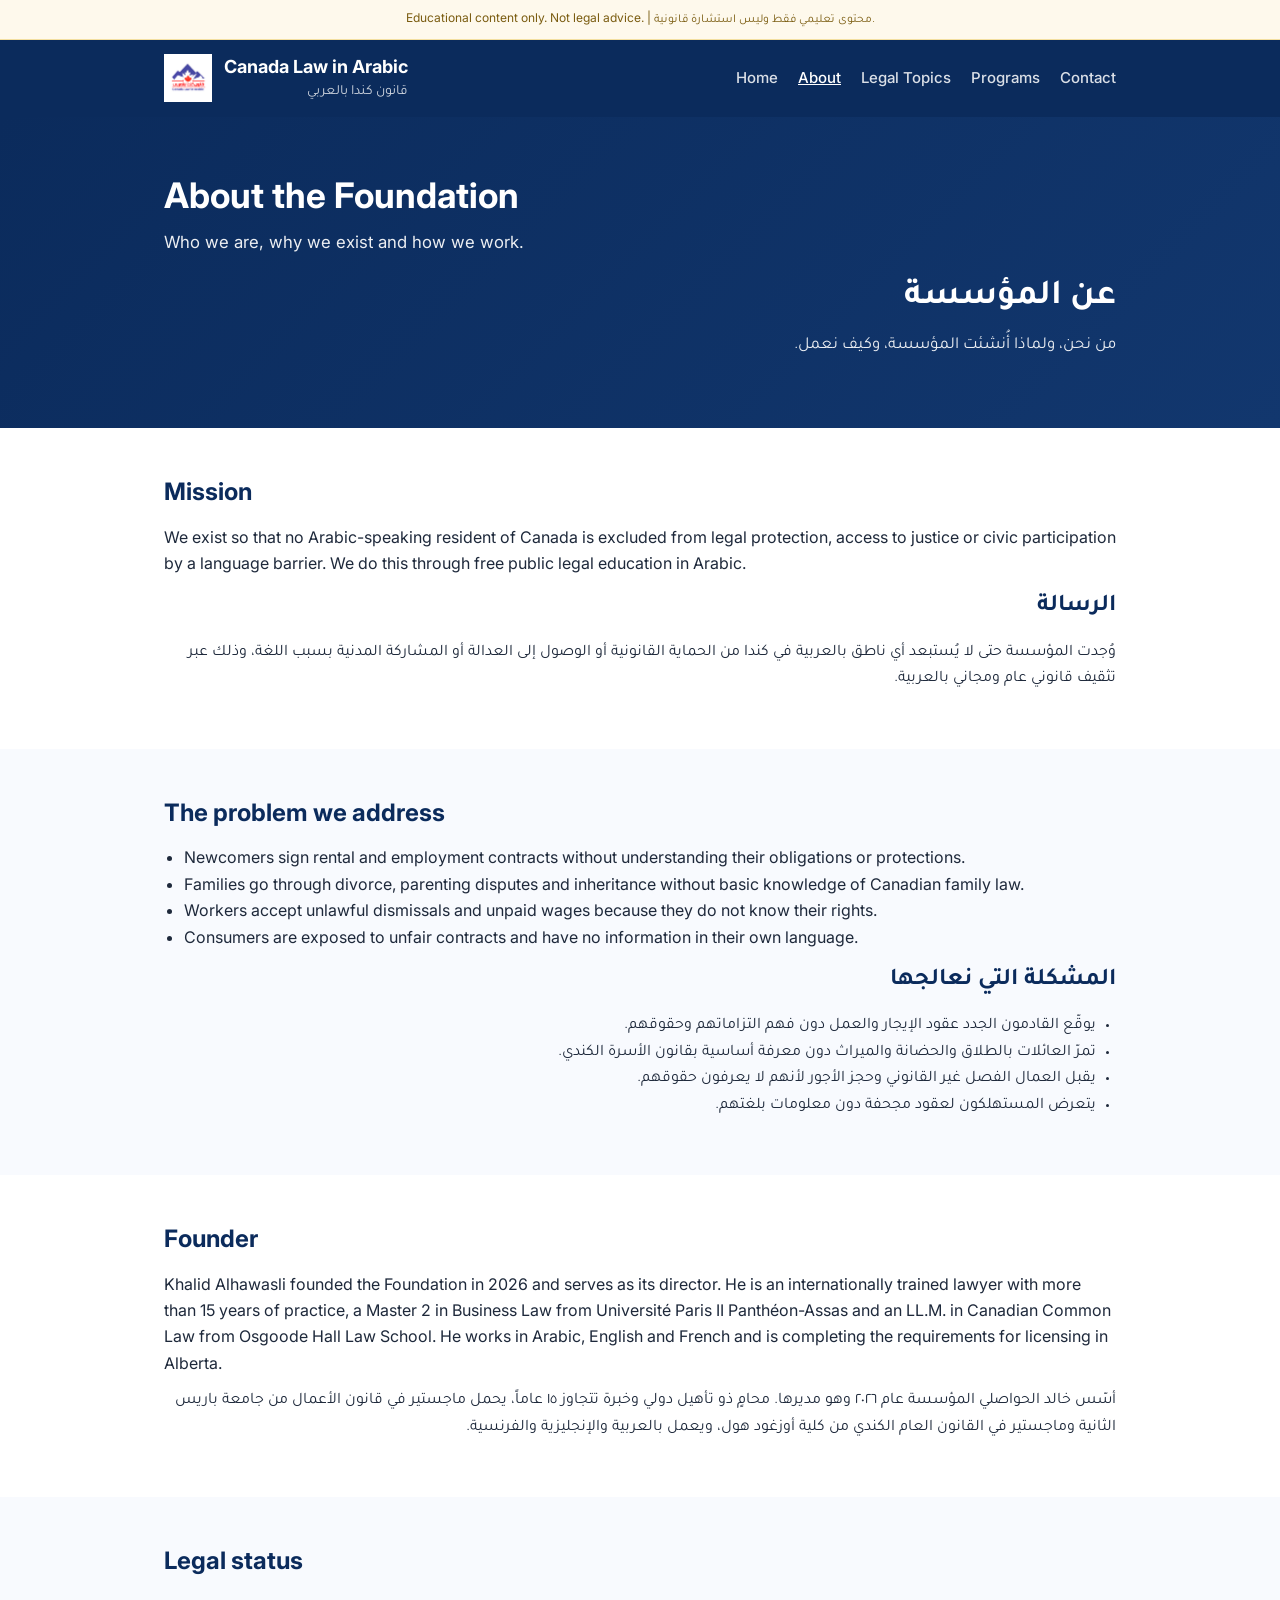
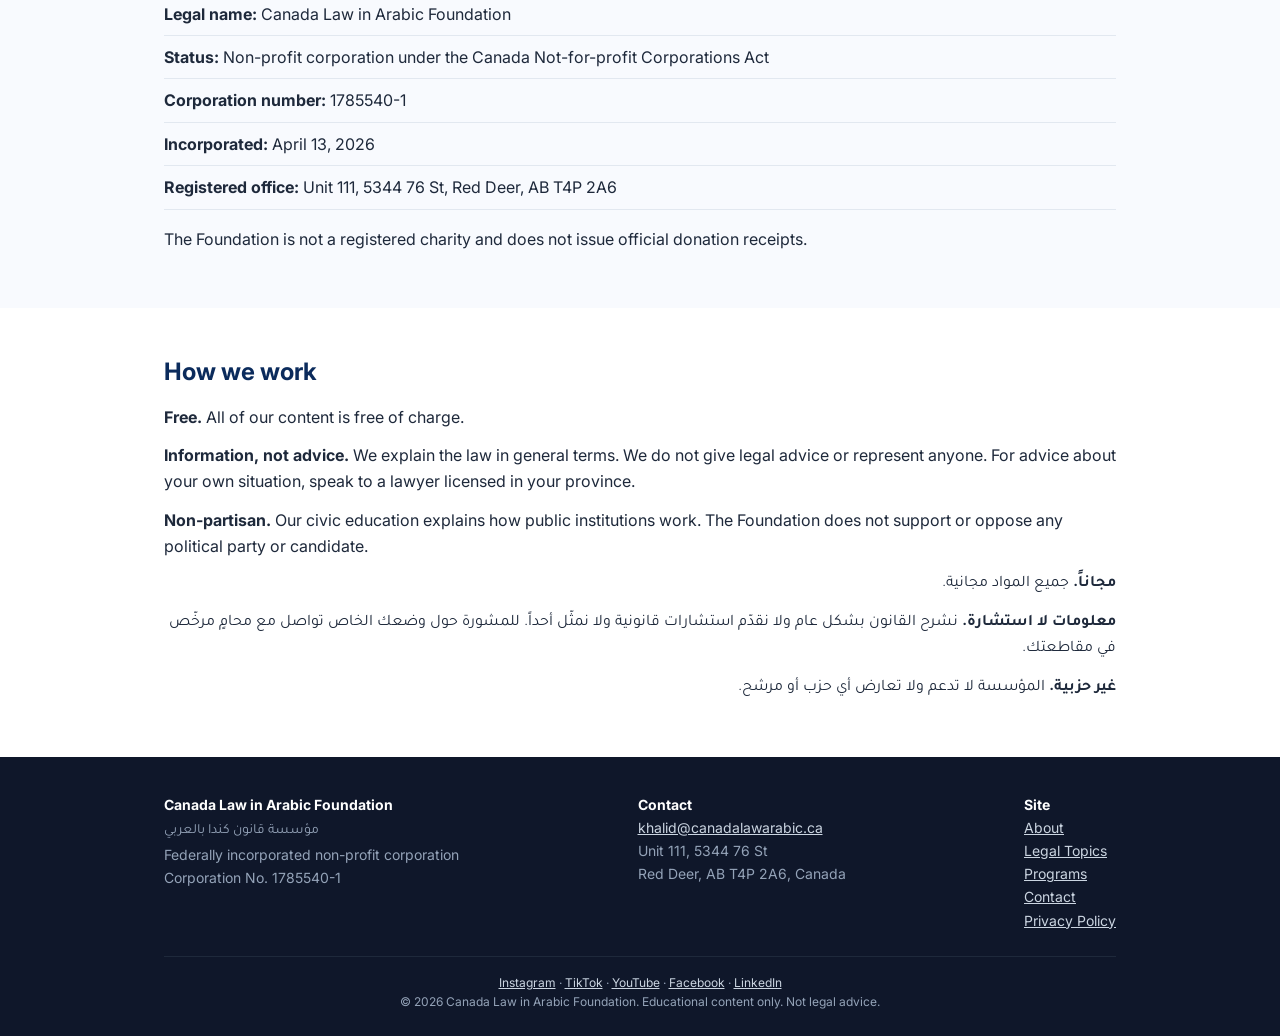
==== about.html @ e754eb44 "Rebuild site as multi-page: about, topics, programs, contact, privacy" ====
<!DOCTYPE html>
<html lang="en">
<head>
<meta charset="UTF-8">
<meta name="viewport" content="width=device-width, initial-scale=1.0">
<title>About the Foundation | Canada Law in Arabic Foundation</title>
<meta name="description" content="About Canada Law in Arabic Foundation: mission, founder, legal status and how the organization works.">
<link rel="preconnect" href="https://fonts.googleapis.com">
<link href="https://fonts.googleapis.com/css2?family=Inter:wght@400;500;600;700&family=Tajawal:wght@400;500;700&display=swap" rel="stylesheet">
<link rel="stylesheet" href="style.css">
</head>
<body>
<div class="notice">Educational content only. Not legal advice. | <span class="ar">محتوى تعليمي فقط وليس استشارة قانونية.</span></div>
<nav><div class="container nav-inner">
<a class="logo" href="index.html"><img src="images/logo.png" alt="Canada Law in Arabic Foundation logo" width="48" height="48"><span>Canada Law in Arabic<small class="ar">قانون كندا بالعربي</small></span></a>
<div class="nav-links"><a href="index.html">Home</a><a href="about.html" class="current">About</a><a href="topics.html">Legal Topics</a><a href="programs.html">Programs</a><a href="contact.html">Contact</a></div>
</div></nav>
<header class="page"><div class="container">
<h1>About the Foundation</h1><p>Who we are, why we exist and how we work.</p>
<div class="ar"><h1>عن المؤسسة</h1><p>من نحن، ولماذا أُنشئت المؤسسة، وكيف نعمل.</p></div>
</div></header>
<main>
<section><div class="container"><h2>Mission</h2>
<p>We exist so that no Arabic-speaking resident of Canada is excluded from legal protection, access to justice or civic participation by a language barrier. We do this through free public legal education in Arabic.</p>
<div class="ar"><h2>الرسالة</h2><p>وُجدت المؤسسة حتى لا يُستبعد أي ناطق بالعربية في كندا من الحماية القانونية أو الوصول إلى العدالة أو المشاركة المدنية بسبب اللغة، وذلك عبر تثقيف قانوني عام ومجاني بالعربية.</p></div></div></section>
<section class="alt"><div class="container"><h2>The problem we address</h2>
<ul class="plain">
<li>Newcomers sign rental and employment contracts without understanding their obligations or protections.</li>
<li>Families go through divorce, parenting disputes and inheritance without basic knowledge of Canadian family law.</li>
<li>Workers accept unlawful dismissals and unpaid wages because they do not know their rights.</li>
<li>Consumers are exposed to unfair contracts and have no information in their own language.</li>
</ul>
<div class="ar"><h2>المشكلة التي نعالجها</h2>
<ul class="plain">
<li>يوقّع القادمون الجدد عقود الإيجار والعمل دون فهم التزاماتهم وحقوقهم.</li>
<li>تمرّ العائلات بالطلاق والحضانة والميراث دون معرفة أساسية بقانون الأسرة الكندي.</li>
<li>يقبل العمال الفصل غير القانوني وحجز الأجور لأنهم لا يعرفون حقوقهم.</li>
<li>يتعرض المستهلكون لعقود مجحفة دون معلومات بلغتهم.</li>
</ul></div></div></section>
<section><div class="container"><h2>Founder</h2>
<p>Khalid Alhawasli founded the Foundation in 2026 and serves as its director. He is an internationally trained lawyer with more than 15 years of practice, a Master 2 in Business Law from Université Paris II Panthéon-Assas and an LL.M. in Canadian Common Law from Osgoode Hall Law School. He works in Arabic, English and French and is completing the requirements for licensing in Alberta.</p>
<p class="ar">أسّس خالد الحواصلي المؤسسة عام ٢٠٢٦ وهو مديرها. محامٍ ذو تأهيل دولي وخبرة تتجاوز ١٥ عاماً، يحمل ماجستير في قانون الأعمال من جامعة باريس الثانية وماجستير في القانون العام الكندي من كلية أوزغود هول، ويعمل بالعربية والإنجليزية والفرنسية.</p></div></section>
<section class="alt"><div class="container"><h2>Legal status</h2>
<ul class="facts">
<li><strong>Legal name:</strong> Canada Law in Arabic Foundation</li>
<li><strong>Status:</strong> Non-profit corporation under the Canada Not-for-profit Corporations Act</li>
<li><strong>Corporation number:</strong> 1785540-1</li>
<li><strong>Incorporated:</strong> April 13, 2026</li>
<li><strong>Registered office:</strong> Unit 111, 5344 76 St, Red Deer, AB T4P 2A6</li>
</ul>
<p style="margin-top:16px">The Foundation is not a registered charity and does not issue official donation receipts.</p></div></section>
<section><div class="container"><h2>How we work</h2>
<p><strong>Free.</strong> All of our content is free of charge.</p>
<p><strong>Information, not advice.</strong> We explain the law in general terms. We do not give legal advice or represent anyone. For advice about your own situation, speak to a lawyer licensed in your province.</p>
<p><strong>Non-partisan.</strong> Our civic education explains how public institutions work. The Foundation does not support or oppose any political party or candidate.</p>
<div class="ar"><p><strong>مجاناً.</strong> جميع المواد مجانية.</p><p><strong>معلومات لا استشارة.</strong> نشرح القانون بشكل عام ولا نقدّم استشارات قانونية ولا نمثّل أحداً. للمشورة حول وضعك الخاص تواصل مع محامٍ مرخّص في مقاطعتك.</p><p><strong>غير حزبية.</strong> المؤسسة لا تدعم ولا تعارض أي حزب أو مرشح.</p></div></div></section>

</main>
<footer><div class="container">
<div class="cols">
<div><strong>Canada Law in Arabic Foundation</strong><br><span class="ar">مؤسسة قانون كندا بالعربي</span><br>Federally incorporated non-profit corporation<br>Corporation No. 1785540-1</div>
<div><strong>Contact</strong><br><a href="mailto:khalid@canadalawarabic.ca">khalid@canadalawarabic.ca</a><br>Unit 111, 5344 76 St<br>Red Deer, AB T4P 2A6, Canada</div>
<div><strong>Site</strong><br><a href="about.html">About</a><br><a href="topics.html">Legal Topics</a><br><a href="programs.html">Programs</a><br><a href="contact.html">Contact</a><br><a href="privacy.html">Privacy Policy</a></div>
</div>
<div class="small"><a href="https://instagram.com/canadalawarabic" target="_blank" rel="noopener">Instagram</a> · <a href="https://tiktok.com/@canadalawarabic" target="_blank" rel="noopener">TikTok</a> · <a href="https://youtube.com/@canadalawarabic" target="_blank" rel="noopener">YouTube</a> · <a href="https://facebook.com/canadalawarabic" target="_blank" rel="noopener">Facebook</a> · <a href="https://linkedin.com/company/canadalawarabic" target="_blank" rel="noopener">LinkedIn</a><br>© 2026 Canada Law in Arabic Foundation. Educational content only. Not legal advice.</div>
</div></footer>
</body>
</html>
---- style.css ----
*{margin:0;padding:0;box-sizing:border-box}
:root{--navy:#0B2B5C;--blue:#1E3A6F;--red:#C4281C;--light:#F8FAFE;--grey:#5a6874}
body{font-family:'Inter',system-ui,-apple-system,sans-serif;color:#1e293b;line-height:1.65;background:#fff}
.ar{font-family:'Tajawal',system-ui,sans-serif;direction:rtl;text-align:right}
.container{max-width:1000px;margin:0 auto;padding:0 24px}
a{color:var(--navy)}
.notice{background:#FEF9EC;border-bottom:1px solid #F3DFA0;color:#7A5C10;font-size:12px;text-align:center;padding:8px 16px}
nav{background:var(--navy);padding:12px 0}
.nav-inner{display:flex;justify-content:space-between;align-items:center;flex-wrap:wrap;gap:12px}
.logo{display:flex;align-items:center;gap:12px;text-decoration:none;color:#fff;font-weight:700;font-size:18px}
.logo img{height:48px;width:auto}
.logo small{display:block;font-weight:400;font-size:14px;opacity:.8}
.nav-links{display:flex;gap:20px;flex-wrap:wrap}
.nav-links a{color:rgba(255,255,255,.85);text-decoration:none;font-size:15px;font-weight:500}
.nav-links a:hover,.nav-links a.current{color:#fff;text-decoration:underline}
header.page{background:linear-gradient(135deg,#0B2B5C,#12376E);color:#fff;padding:56px 0}
header.page h1{font-size:2.2rem;line-height:1.25;margin-bottom:12px}
header.page p{font-size:1.05rem;opacity:.92;max-width:760px}
header.page .ar{margin-top:20px}
header.page .ar p{margin-left:auto}
main section{padding:44px 0}
main section.alt{background:var(--light)}
h2{font-size:1.5rem;color:var(--navy);margin-bottom:12px}
h3{font-size:1.1rem;color:var(--navy);margin-bottom:6px}
p{margin-bottom:12px}
.grid{display:grid;grid-template-columns:repeat(auto-fit,minmax(260px,1fr));gap:20px;margin-top:20px}
.card{background:#fff;border:1px solid #e2e8f0;border-top:4px solid var(--red);border-radius:12px;padding:20px}
.card p{font-size:.95rem;margin-bottom:8px}
.btn{display:inline-block;background:var(--red);color:#fff;text-decoration:none;font-weight:600;padding:11px 26px;border-radius:40px;margin:8px 8px 0 0}
.btn.ghost{background:transparent;border:1px solid rgba(255,255,255,.5)}
ul.plain{margin:0 0 12px 20px}
.ar ul.plain{margin:0 20px 12px 0}
.facts{list-style:none;margin-top:12px}
.facts li{padding:8px 0;border-bottom:1px solid #e2e8f0}
footer{background:#0F172A;color:#94a3b8;padding:36px 0 24px;font-size:14px}
footer a{color:#cbd5e1}
footer .cols{display:flex;justify-content:space-between;flex-wrap:wrap;gap:24px}
footer strong{color:#fff}
footer .small{border-top:1px solid #1e293b;margin-top:24px;padding-top:16px;font-size:12px;text-align:center}
@media(max-width:700px){header.page h1{font-size:1.7rem}.nav-inner{flex-direction:column;align-items:flex-start}}
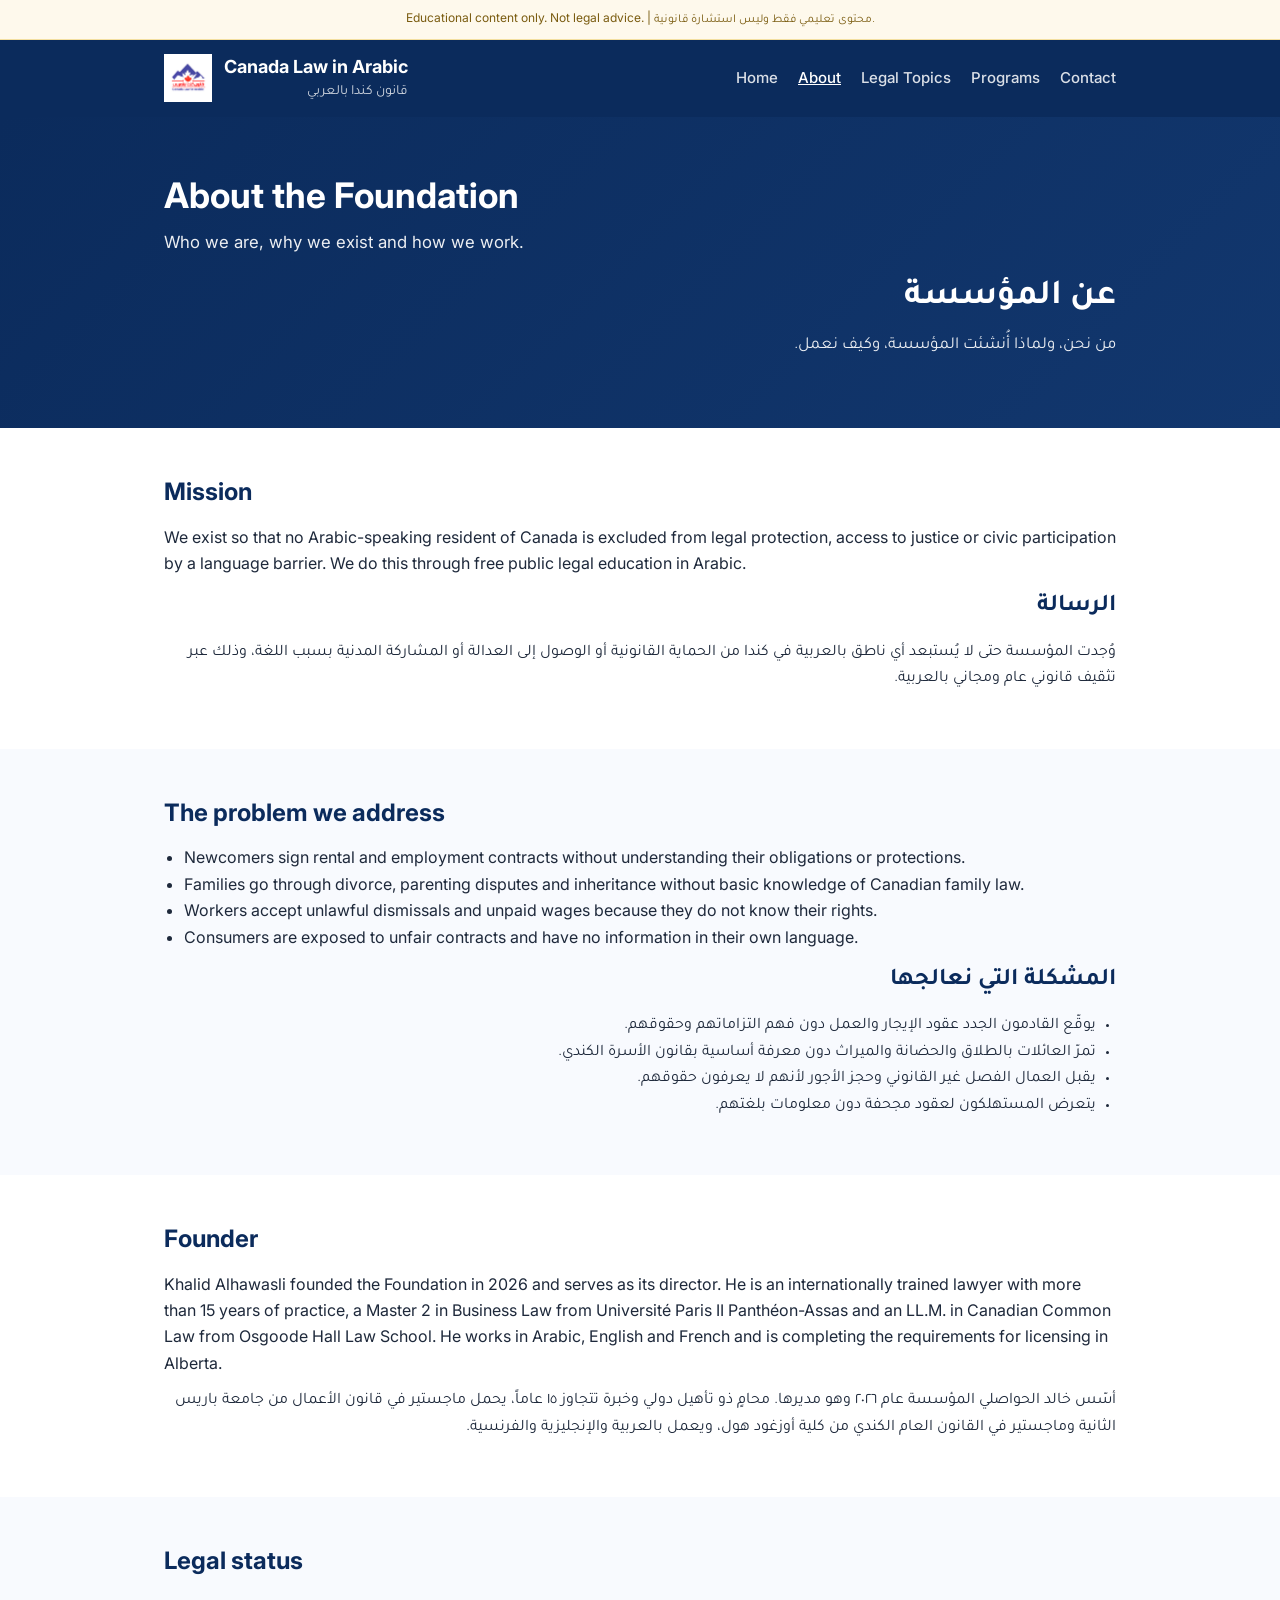
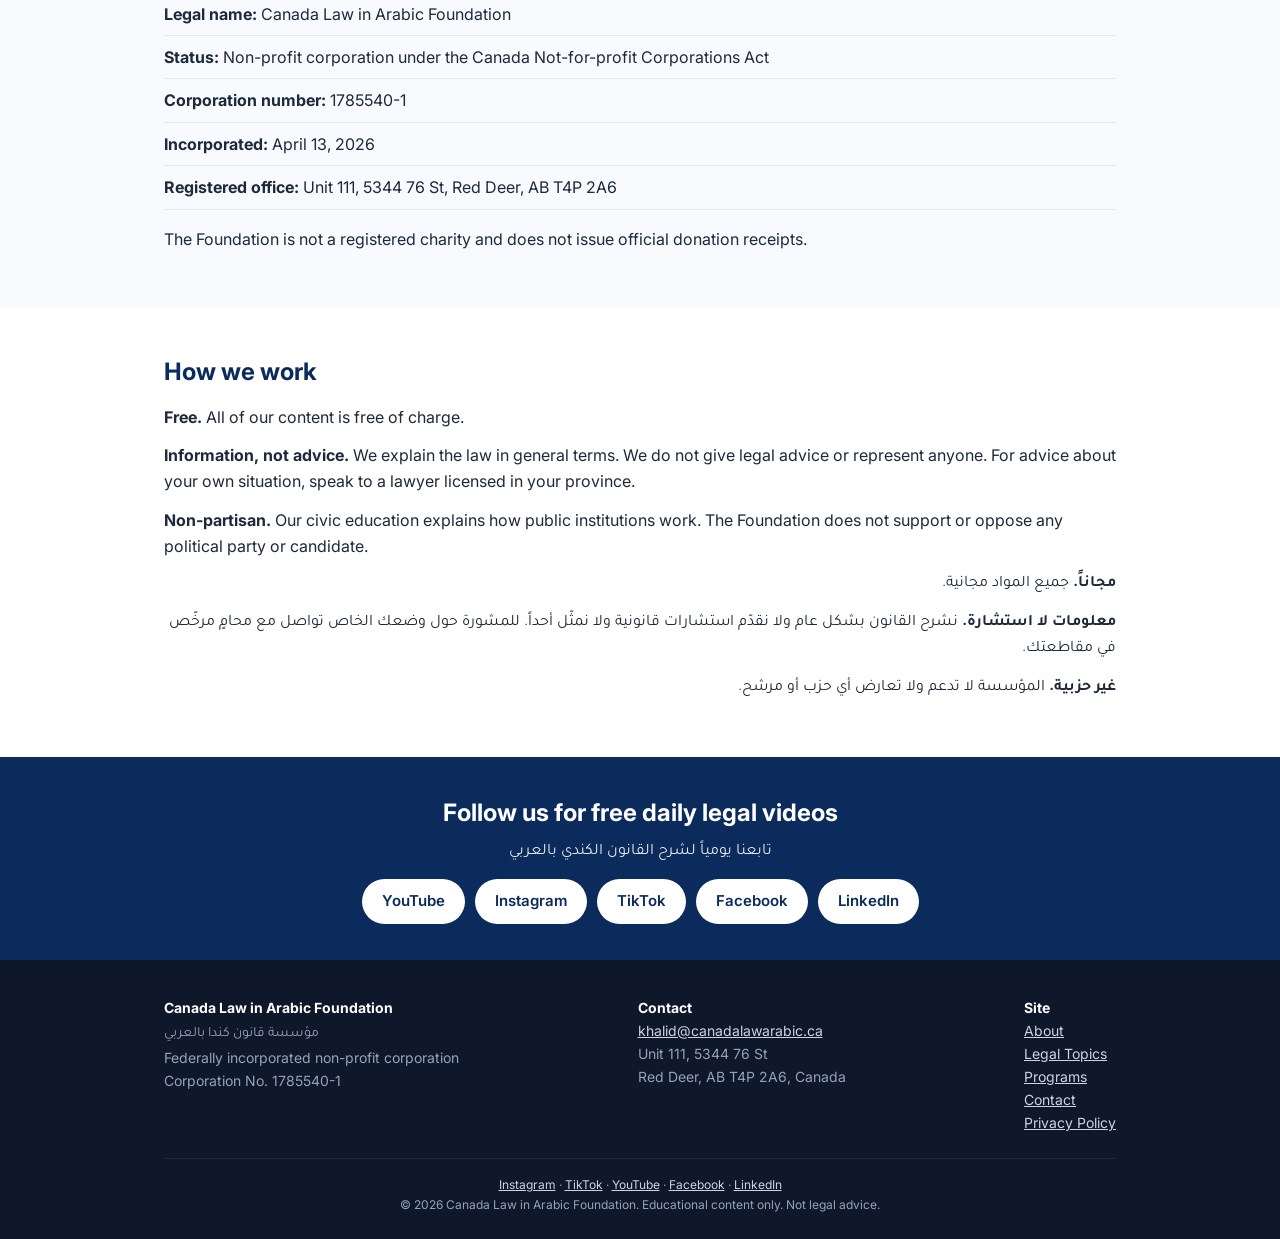
==== commit 6dbb2dd1: "Add social follow section, topic videos, click tracking" ====
--- a/about.html
+++ b/about.html
@@ -5,15 +5,27 @@
 <meta name="viewport" content="width=device-width, initial-scale=1.0">
 <title>About the Foundation | Canada Law in Arabic Foundation</title>
 <meta name="description" content="About Canada Law in Arabic Foundation: mission, founder, legal status and how the organization works.">
+<script async src="https://www.googletagmanager.com/gtag/js?id=G-W6ZR0PTBBL"></script>
+<script>window.dataLayer=window.dataLayer||[];function gtag(){dataLayer.push(arguments);}gtag('js',new Date());gtag('config','G-W6ZR0PTBBL');</script>
+<link rel="canonical" href="https://canadalawarabic.ca/about">
+<link rel="icon" href="/favicon.ico" sizes="48x48">
+<link rel="icon" type="image/png" sizes="192x192" href="/favicon-192.png">
+<link rel="apple-touch-icon" href="/apple-touch-icon.png">
+<meta property="og:type" content="website">
+<meta property="og:site_name" content="Canada Law in Arabic Foundation">
+<meta property="og:title" content="About the Foundation | Canada Law in Arabic Foundation">
+<meta property="og:description" content="About Canada Law in Arabic Foundation: mission, founder, legal status and how the organization works.">
+<meta property="og:url" content="https://canadalawarabic.ca/about">
+<meta property="og:image" content="https://canadalawarabic.ca/favicon-192.png">
 <link rel="preconnect" href="https://fonts.googleapis.com">
 <link href="https://fonts.googleapis.com/css2?family=Inter:wght@400;500;600;700&family=Tajawal:wght@400;500;700&display=swap" rel="stylesheet">
-<link rel="stylesheet" href="style.css">
+<link rel="stylesheet" href="/style.css">
 </head>
 <body>
 <div class="notice">Educational content only. Not legal advice. | <span class="ar">محتوى تعليمي فقط وليس استشارة قانونية.</span></div>
 <nav><div class="container nav-inner">
-<a class="logo" href="index.html"><img src="images/logo.png" alt="Canada Law in Arabic Foundation logo" width="48" height="48"><span>Canada Law in Arabic<small class="ar">قانون كندا بالعربي</small></span></a>
-<div class="nav-links"><a href="index.html">Home</a><a href="about.html" class="current">About</a><a href="topics.html">Legal Topics</a><a href="programs.html">Programs</a><a href="contact.html">Contact</a></div>
+<a class="logo" href="/"><img src="/images/logo.png" alt="Canada Law in Arabic Foundation logo" width="48" height="48"><span>Canada Law in Arabic<small class="ar">قانون كندا بالعربي</small></span></a>
+<div class="nav-links"><a href="/">Home</a><a href="/about" class="current">About</a><a href="/topics">Legal Topics</a><a href="/programs">Programs</a><a href="/contact">Contact</a></div>
 </div></nav>
 <header class="page"><div class="container">
 <h1>About the Foundation</h1><p>Who we are, why we exist and how we work.</p>
@@ -56,13 +68,19 @@
 <div class="ar"><p><strong>مجاناً.</strong> جميع المواد مجانية.</p><p><strong>معلومات لا استشارة.</strong> نشرح القانون بشكل عام ولا نقدّم استشارات قانونية ولا نمثّل أحداً. للمشورة حول وضعك الخاص تواصل مع محامٍ مرخّص في مقاطعتك.</p><p><strong>غير حزبية.</strong> المؤسسة لا تدعم ولا تعارض أي حزب أو مرشح.</p></div></div></section>
 
 </main>
+<section class="follow"><div class="container">
+<h2>Follow us for free daily legal videos</h2>
+<p class="ar" style="text-align:center">تابعنا يومياً لشرح القانون الكندي بالعربي</p>
+<div class="social"><a href="https://youtube.com/@canadalawarabic" target="_blank" rel="noopener">YouTube</a><a href="https://instagram.com/canadalawarabic" target="_blank" rel="noopener">Instagram</a><a href="https://tiktok.com/@canadalawarabic" target="_blank" rel="noopener">TikTok</a><a href="https://facebook.com/canadalawarabic" target="_blank" rel="noopener">Facebook</a><a href="https://linkedin.com/company/canadalawarabic" target="_blank" rel="noopener">LinkedIn</a></div>
+</div></section>
 <footer><div class="container">
 <div class="cols">
 <div><strong>Canada Law in Arabic Foundation</strong><br><span class="ar">مؤسسة قانون كندا بالعربي</span><br>Federally incorporated non-profit corporation<br>Corporation No. 1785540-1</div>
 <div><strong>Contact</strong><br><a href="mailto:khalid@canadalawarabic.ca">khalid@canadalawarabic.ca</a><br>Unit 111, 5344 76 St<br>Red Deer, AB T4P 2A6, Canada</div>
-<div><strong>Site</strong><br><a href="about.html">About</a><br><a href="topics.html">Legal Topics</a><br><a href="programs.html">Programs</a><br><a href="contact.html">Contact</a><br><a href="privacy.html">Privacy Policy</a></div>
+<div><strong>Site</strong><br><a href="/about">About</a><br><a href="/topics">Legal Topics</a><br><a href="/programs">Programs</a><br><a href="/contact">Contact</a><br><a href="/privacy">Privacy Policy</a></div>
 </div>
 <div class="small"><a href="https://instagram.com/canadalawarabic" target="_blank" rel="noopener">Instagram</a> · <a href="https://tiktok.com/@canadalawarabic" target="_blank" rel="noopener">TikTok</a> · <a href="https://youtube.com/@canadalawarabic" target="_blank" rel="noopener">YouTube</a> · <a href="https://facebook.com/canadalawarabic" target="_blank" rel="noopener">Facebook</a> · <a href="https://linkedin.com/company/canadalawarabic" target="_blank" rel="noopener">LinkedIn</a><br>© 2026 Canada Law in Arabic Foundation. Educational content only. Not legal advice.</div>
 </div></footer>
+<script>document.addEventListener('click',function(e){var a=e.target.closest('a');if(!a||!window.gtag)return;var h=a.href||'';var m=h.match(/(youtube|instagram|tiktok|facebook|linkedin)\.com/);if(m){gtag('event','social_click',{platform:m[1],link_url:h});}else if(h.indexOf('mailto:')===0){gtag('event','contact_email_click',{link_url:h});}});</script>
 </body>
 </html>
--- a/style.css
+++ b/style.css
@@ -38,3 +38,14 @@
 footer strong{color:#fff}
 footer .small{border-top:1px solid #1e293b;margin-top:24px;padding-top:16px;font-size:12px;text-align:center}
 @media(max-width:700px){header.page h1{font-size:1.7rem}.nav-inner{flex-direction:column;align-items:flex-start}}
+
+.follow{background:var(--navy);color:#fff;padding:36px 0;text-align:center}
+.follow h2{color:#fff;margin-bottom:6px}
+.follow p{opacity:.9;margin-bottom:14px}
+.social{display:flex;flex-wrap:wrap;justify-content:center;gap:10px}
+.social a{background:#fff;color:var(--navy);text-decoration:none;font-weight:600;padding:10px 20px;border-radius:40px;font-size:15px}
+.social a:hover{background:var(--red);color:#fff}
+.vids{display:flex;flex-direction:column;gap:8px;margin:12px 0 6px}
+.vid{display:flex;align-items:center;gap:10px;text-decoration:none;color:var(--navy);font-size:13px;font-weight:600;line-height:1.35}
+.vid img{width:96px;height:54px;flex:0 0 96px;object-fit:cover;border-radius:6px;background:#e2e8f0}
+.watch{display:inline-block;font-size:14px;font-weight:600;color:var(--red);margin-top:4px}
